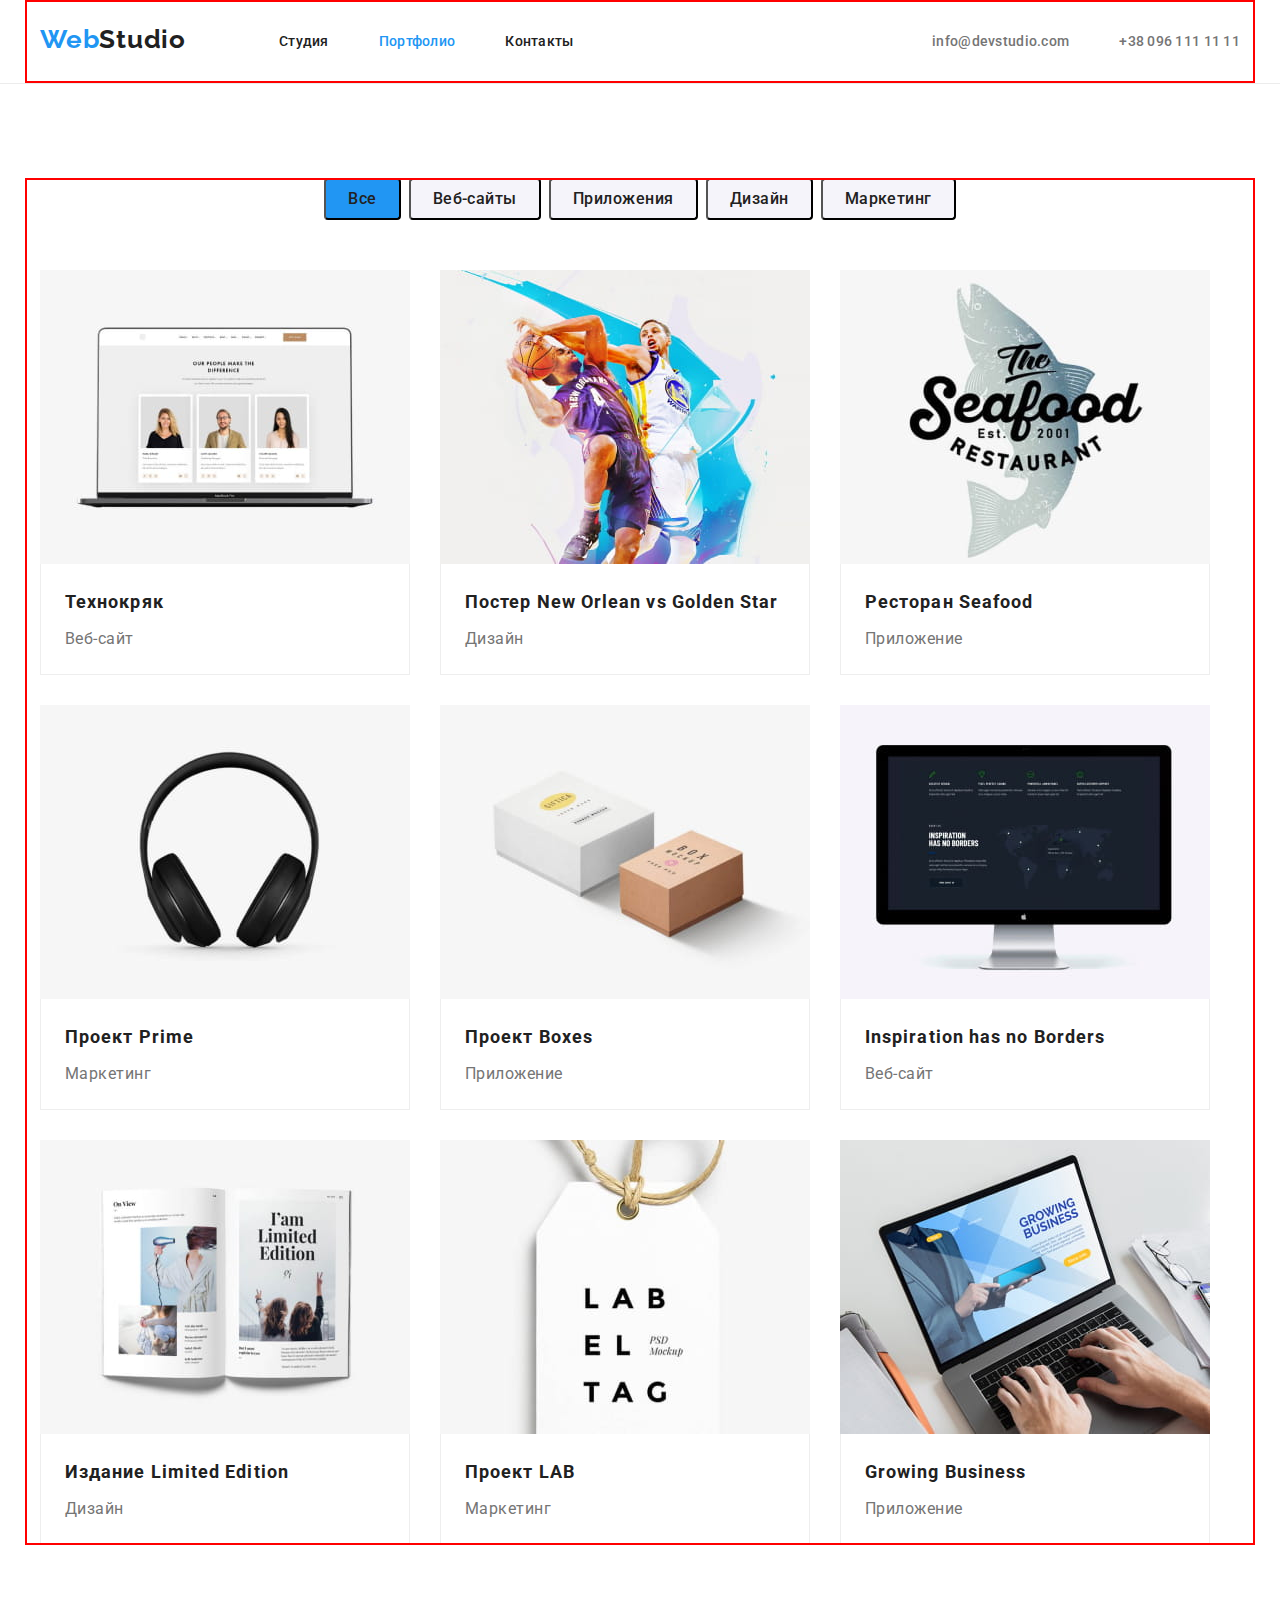
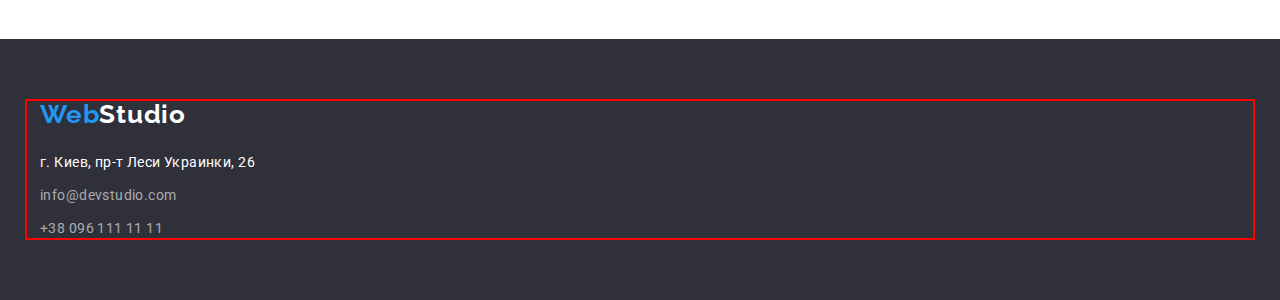
==== portfolio.html @ 6bc3763d "Initial commit" ====
<!DOCTYPE html>
<html lang="ru">
  <head>
    <meta charset="UTF-8" />
    <meta http-equiv="X-UA-Compatible" content="IE=edge" />
    <meta name="viewport" content="width=device-width, initial-scale=1.0" />
    <title>WebStudio</title>
    <!--Fonts start-->
    <link rel="preconnect" href="https://fonts.googleapis.com" />
    <link rel="preconnect" href="https://fonts.gstatic.com" crossorigin />
    <link
      href="https://fonts.googleapis.com/css2?family=Raleway:wght@700&family=Roboto:wght@400;500;700;900&display=swap"
      rel="stylesheet"
    />
    <!--Fonts end-->

    <!--Normalize  start-->
    <link
      rel="stylesheet"
      href="https://cdnjs.cloudflare.com/ajax/libs/modern-normalize/1.1.0/modern-normalize.min.css"
      integrity="sha512-wpPYUAdjBVSE4KJnH1VR1HeZfpl1ub8YT/NKx4PuQ5NmX2tKuGu6U/JRp5y+Y8XG2tV+wKQpNHVUX03MfMFn9Q=="
      crossorigin="anonymous"
      referrerpolicy="no-referrer"
    />
    <!--Normalize  end-->
    <link rel="stylesheet" href="./css/styles.css" />
  </head>
  <body>
    <!--header section-->

    <header class="header">
      <div class="conteiner header-conteiner">
        <nav class="header-nav">
          <ul class="header-list list">
            <li>
              <a class="logo link loglin" href="" lang="en"
                >Web<span class="logo-word link">Studio</span>
              </a>
            </li>
            <li class="header-item">
              <a class="header-link link" href="./index.html">Студия</a>
            </li>
            <li class="header-item">
              <a class="header-link header-link-current link" href="">Портфолио</a>
            </li>
            <li class="header-item">
              <a class="header-link link" href="">Контакты</a>
            </li>
          </ul>
        </nav>

        <ul class="header-contacts list">
          <li>
            <a class="contacts-link link conttel" href="mailto:info@devstudio.com"
              >info@devstudio.com</a
            >
          </li>
          <li><a class="contacts-link link" href="tel:+380961111111">+38 096 111 11 11</a></li>
        </ul>
      </div>
    </header>

    <!--main section-->

    <main>
      <section class="portfolio-sections">
        <div class="conteiner">
          <h1 hidden>Основні розділи сайту</h1>
          <ul class="portfolio-menu list">
            <li class="menu item">
              <button class="btn light-btn current-btn" type="button">Все</button>
            </li>
            <li class="menu item">
              <button class="btn light-btn" type="button">Веб-сайты</button>
            </li>
            <li class="menu item">
              <button class="btn light-btn" type="button">Приложения</button>
            </li>
            <li class="menu item">
              <button class="btn light-btn" type="button">Дизайн</button>
            </li>
            <li class="menu item">
              <button class="btn light-btn" type="button">Маркетинг</button>
            </li>
          </ul>

          <ul class="portfolio-content list">
            <li class="content-list">
              <a class="content-item link" href="">
                <img
                  class="portfolio-pic"
                  src="./images/projec/tehno.jpg"
                  alt="Проект 1"
                  width="370"
                />
                <div class="flex-portfolio">
                  <h2 class="portfolio-title link">Технокряк</h2>
                  <p class="portfolio-subtitle link">Веб-сайт</p>
                </div>
              </a>
            </li>

            <li class="content-list">
              <a class="content-item link" href="">
                <img
                  class="portfolio-pic"
                  src="./images/projec/poster.jpg"
                  alt="Проект 2"
                  width="370"
                />
                <div class="flex-portfolio">
                  <h2 class="portfolio-title">Постер New Orlean vs Golden Star</h2>
                  <p class="portfolio-subtitle">Дизайн</p>
                </div>
              </a>
            </li>

            <li class="content-list">
              <a class="content-item link" href="">
                <img
                  class="portfolio-pic"
                  src="./images/projec/restaurant.jpg"
                  alt="Проект 3"
                  width="370"
                />
                <div class="flex-portfolio">
                  <h2 class="portfolio-title">Ресторан Seafood</h2>
                  <p class="portfolio-subtitle">Приложение</p>
                </div>
              </a>
            </li>

            <li class="content-list">
              <a class="content-item link" href="">
                <img
                  class="portfolio-pic"
                  src="./images/projec/prime.jpg"
                  alt="Проект 4"
                  width="370"
                />
                <div class="flex-portfolio">
                  <h2 class="portfolio-title">Проект Prime</h2>
                  <p class="portfolio-subtitle">Маркетинг</p>
                </div>
              </a>
            </li>

            <li class="content-list">
              <a class="content-item link" href="">
                <img
                  class="portfolio-pic"
                  src="./images/projec/boxes.jpg"
                  alt="Проект 5"
                  width="370"
                />
                <div class="flex-portfolio">
                  <h2 class="portfolio-title">Проект Boxes</h2>
                  <p class="portfolio-subtitle">Приложение</p>
                </div>
              </a>
            </li>

            <li class="content-list">
              <a class="content-item link" href="">
                <img
                  class="portfolio-pic"
                  src="./images/projec/inspiration.jpg"
                  alt="Проект 6"
                  width="370"
                />
                <div class="flex-portfolio">
                  <h2 class="portfolio-title">Inspiration has no Borders</h2>
                  <p class="portfolio-subtitle">Веб-сайт</p>
                </div>
              </a>
            </li>

            <li class="content-list">
              <a class="content-item link" href="">
                <img
                  class="portfolio-pic"
                  src="./images/projec/edition.jpg"
                  alt="Проект 7"
                  width="370"
                />
                <div class="flex-portfolio">
                  <h2 class="portfolio-title">Издание Limited Edition</h2>
                  <p class="portfolio-subtitle">Дизайн</p>
                </div>
              </a>
            </li>

            <li class="content-list">
              <a class="content-item link" href="">
                <img
                  class="portfolio-pic"
                  src="./images/projec/lab.jpg"
                  alt="Проект 8"
                  width="370"
                />
                <div class="flex-portfolio">
                  <h2 class="portfolio-title">Проект LAB</h2>
                  <p class="portfolio-subtitle">Маркетинг</p>
                </div>
              </a>
            </li>

            <li class="content-list">
              <a class="content-item link" href="">
                <img
                  class="portfolio-pic"
                  src="./images/projec/business.jpg"
                  alt="Проект 9"
                  width="370"
                />
                <div class="flex-portfolio">
                  <h2 class="portfolio-title">Growing Business</h2>
                  <p class="portfolio-subtitle">Приложение</p>
                </div>
              </a>
            </li>
          </ul>
        </div>
      </section>
    </main>

    <!--footer section-->

    <footer class="footer">
      <div class="conteiner">
        <a class="logo link footlog" href="" lang="en"
          >Web<span class="footer-logo-word link">Studio</span>
        </a>

        <address class="footer-contacts">
          <ul class="contacts-list list">
            <li class="contacts-item">
              <a
                class="contacts-link-add link"
                href="https://goo.gl/maps/pwJf7TVeDmPE7f2x8"
                target="_blank"
                rel="noopener noreferrer"
                >г. Киев, пр-т Леси Украинки, 26</a
              >
            </li>
            <li class="contacts-item">
              <a class="footer-contacts-link link" href="mailto:info@devstudio.com"
                >info@devstudio.com</a
              >
            </li>
            <li class="contacts-item">
              <a class="footer-contacts-link link" href="tel:+380961111111">+38 096 111 11 11</a>
            </li>
          </ul>
        </address>
      </div>
    </footer>
  </body>
</html>
---- css/styles.css ----
:root {
  /* fonts */
  --main-font: 'Roboto', sans-serif;
  --secondary-font: 'Raleway', sans-serif;

  /* text color */
  --title-text-cl: #212121;
  --uppertitle-cl: #757575;

  /* bg color */
  --grey-bg-cl: #757575;
  --dark-bg-cl: #2f303a;
  --acent-cl: #2196f3;

  /* others */
  --indent: 30px;
  --items: 4;
}

/* reset styles */

a {
  text-decoration: none;
  color: currentColor;
}

h1,
h2,
h3,
h4,
p {
  list-style: none;
  margin: 0;
}
ul {
  list-style: none;
  padding: 0;
  margin: 0;
}

img {
  display: block;
}

.link {
  text-decoration: none;
  color: currentColor;
}

.list {
  list-style: none;
}
.logo {
  font-family: var(--secondary-font);
  color: #2196f3;
  font-weight: 700;
  font-size: 26px;
  line-height: calc(31 / 26);
  letter-spacing: 0.03em;
}

.logo-word {
  color: var(--title-text-cl);
}
.footer-logo-word {
  color: #ffffff;
}

/* base style */

body {
  font-family: var(--main-font);
  color: var(--title-text-cl);
  margin: 0;
}

.conteiner {
  width: 1200px;
  margin-left: auto;
  margin-right: auto;
  padding-left: 15px;
  padding-right: 15px;
  outline: 2px solid red;
  outline-offset: -2px;
}

/* header */

.header {
  border-bottom: 1px solid #ececec;
  background-color: #ffffff;
}

.header-link {
  display: block;
  padding-top: 32px;
  padding-bottom: 32px;

  font-weight: 500;
  font-size: 14px;
  line-height: calc(16 / 12);
  letter-spacing: 0.02em;
  color: var(--title-text-cl);
}

.header-link:hover,
.header-link:focus {
  color: var(--acent-cl);
}

.header-link-current {
  color: var(--acent-cl);
}

.header-conteiner {
  display: flex;
  align-items: center;
}

.header-contacts {
  display: flex;
  margin-left: auto;

  font-weight: 500;
  font-size: 14px;
  line-height: calc(16 / 14);
  letter-spacing: 0.02em;
}

.loglin {
  display: flex;
  margin-top: 24px;
}

.contacts-link {
  color: #757575;
}

.conttel {
  margin-right: 50px;
}

.contacts-link:hover,
.contacts-link:focus {
  color: var(--acent-cl);
}

.header-list {
  display: flex;
}

.header-item {
  margin-left: 93px;
}

.header-list .header-item + .header-item {
  margin-left: 50px;
}

/* btn */

.btn:hover,
.btn:focus {
  background-color: #2587d6;
}
.btn {
  font-family: 'Roboto';
  cursor: pointer;
  font-weight: 700;
  font-size: 16px;
  line-height: calc(30 / 16);
  letter-spacing: 0.06em;
  color: #ffffff;
  background: var(--acent-cl);
}
.light-btn {
  padding-top: 6px;
  padding-bottom: 6px;
  padding-left: 22px;
  padding-right: 22px;

  font-weight: 500;
  font-size: 16px;
  line-height: calc(26 / 16);
  letter-spacing: 0.03em;

  border-radius: 4px;

  color: #212121;
  background: #f5f4fa;
}
.darc-btn {
  text-align: center;
  min-width: 200px;
  height: 50px;
  left: 700px;
  top: 430px;
  padding: 10px 32px;
  box-shadow: 0px 4px 4px rgba(0, 0, 0, 0.15);
  border-radius: 4px;
}

.current-btn {
  background-color: var(--acent-cl);
}

/* hero section */

.hero-section {
  text-align: center;
  padding-top: 200px;
  padding-bottom: 200px;

  color: #ffffff;
  background-color: var(--dark-bg-cl);
}

.hero-title {
  font-weight: 900;
  font-size: 44px;
  line-height: calc(60 / 44);
  letter-spacing: 0.06em;
  text-transform: uppercase;
  margin-bottom: 30px;
}

.feature-section {
  padding-top: 94px;
  padding-bottom: 94px;
}

.feature-item-title {
  font-weight: 700;
  font-size: 14px;
  line-height: calc(16 / 14);
  letter-spacing: 0.03em;
  text-transform: uppercase;
  color: #212121;
  margin-bottom: 10px;
}

.feature-item-uppertitle {
  font-weight: 400;
  font-size: 14px;
  line-height: calc(24 / 14);
  letter-spacing: 0.03em;
  color: #757575;
}

.feature-item {
  width: 270px;
  margin-right: 30px;
}

.feature-list {
  display: flex;
}

.feature-item:last-child {
  margin-right: 0;
}

.about-list {
  display: flex;
}

.about-item {
  width: 370px;
}

.about-list .about-item + .about-item {
  margin-left: 30px;
}

.team-section {
  background-color: #f5f4fa;
  padding-top: 94px;
  padding-bottom: 94px;
}

.about-section {
  padding-bottom: 94px;
}

.team-uppertitle {
  margin-bottom: 50px;
  text-align: center;
}

.about-uppertitle {
  margin-bottom: 50px;
  text-align: center;
}

.about-uppertitle,
.team-uppertitle {
  font-weight: 700;
  font-size: 36px;
  line-height: calc(42 / 36);
  letter-spacing: 0.03em;
  color: #212121;
}

.team-name {
  margin-bottom: 8px;
  text-align: center;
  font-weight: 500;
  font-size: 16px;
  line-height: calc(19 / 16);
  letter-spacing: 0.03em;

  color: #212121;
}
.team-position {
  text-align: center;
  font-weight: 400;
  font-size: 16px;
  line-height: calc(19 / 16);
  letter-spacing: 0.03em;

  color: #757575;
}

.team-list {
  display: flex;
  margin: -15px;
}

.team-item {
  margin: 15px;
  box-shadow: 0px 1px 3px rgba(0, 0, 0, 0.12), 0px 1px 1px rgba(0, 0, 0, 0.14),
    0px 2px 1px rgba(0, 0, 0, 0.2);
  border-radius: 0px 0px 4px 4px;
}

.team-wrapper {
  padding-top: 30px;
  padding-bottom: 30px;
  padding-left: 5px;
  padding-right: 5px;
}

/* footer */

.footer {
  background-color: var(--dark-bg-cl);
  padding-top: 60px;
  padding-bottom: 60px;
}

.footlog {
  display: flex;
  margin-bottom: 20px;
}

.contacts-list {
  font-family: 'Roboto';
  font-style: normal;
  font-weight: 400;
  font-size: 14px;
  line-height: calc(24 / 14);
  letter-spacing: 0.03em;
  color: #ffffff;
}
.contacts-link-add {
  font-family: 'Roboto';
  font-style: normal;
  font-weight: 400;
  font-size: 14px;
  line-height: calc(24 / 14);
  letter-spacing: 0.03em;
}
.footer-contacts-link {
  color: rgba(255, 255, 255, 0.6);
}

.contacts-list .contacts-item + .contacts-item {
  margin-top: 9px;
}

/* Портфолио */

.portfolio-sections {
  padding-top: 94px;
  padding-bottom: 94px;
}

.portfolio-title {
  margin-bottom: 4px;
  font-weight: 700;
  font-size: 18px;
  line-height: calc(36 / 18);
  letter-spacing: 0.06em;
  color: #212121;
}

.portfolio-subtitle {
  font-weight: 400;
  font-size: 16px;
  line-height: calc(30 / 16);
  letter-spacing: 0.03em;
  color: #757575;
}

.portfolio-menu {
  margin-bottom: 50px;
  display: flex;
  justify-content: center;
  gap: 8px;
}

.content-list {
  box-sizing: border-box;
  flex-basis: calc((100% - var(--indent) * (var(--items) - 1)) / var(--items));
}

.portfolio-content {
  display: flex;
  flex-wrap: wrap;
  gap: var(--indent);
}

.flex-portfolio {
  border: 1px solid #eeeeee;
  border-top: none;
  padding: 20px 24px;
}

/* Контакты */
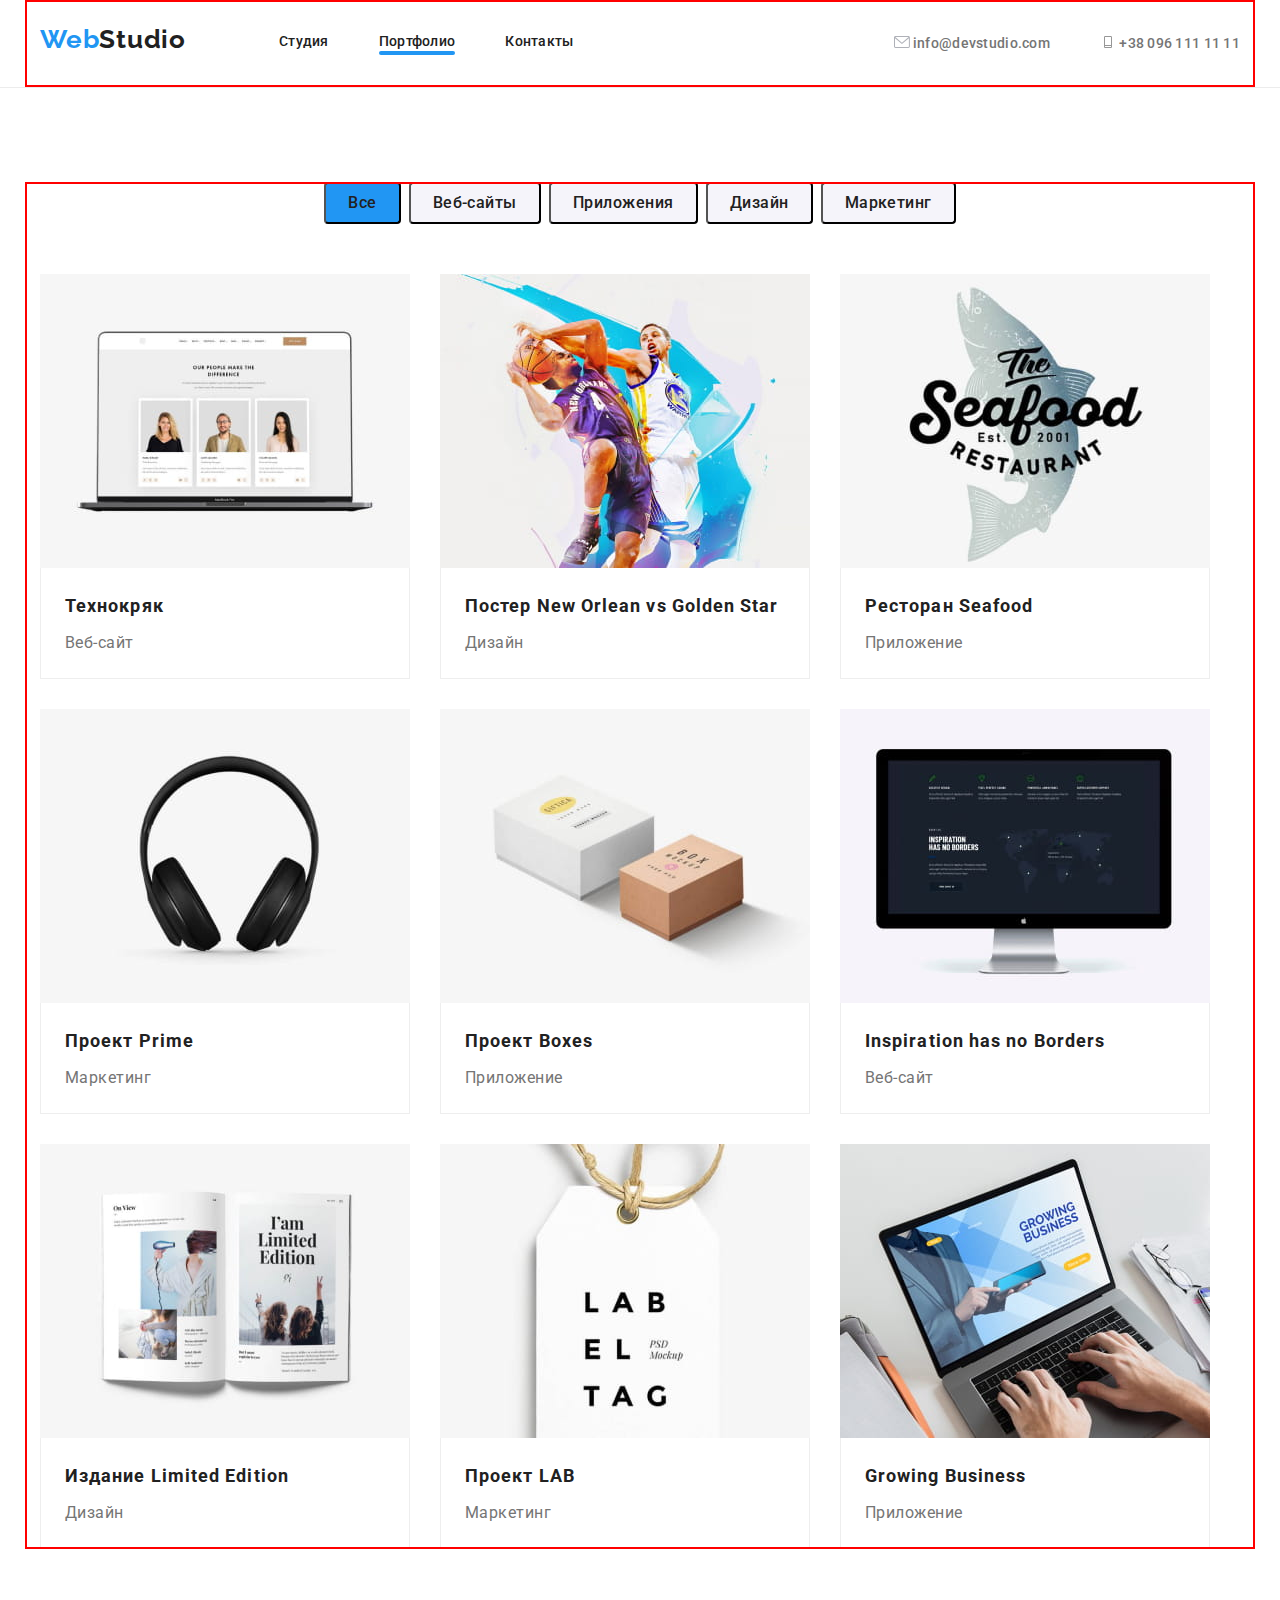
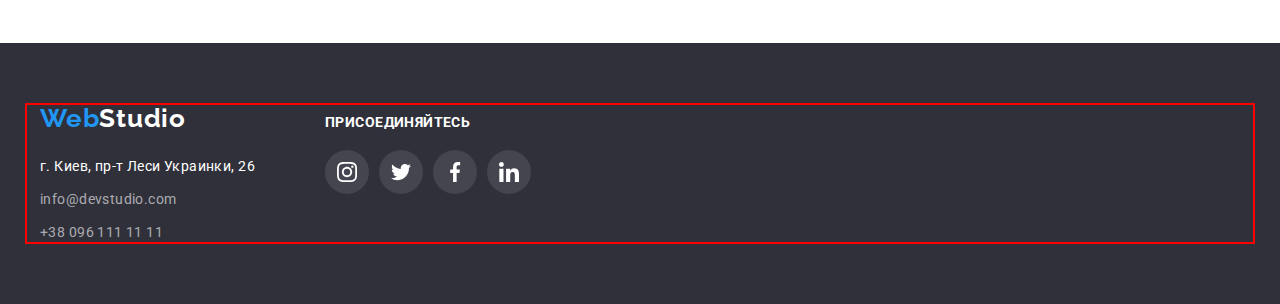
==== commit b64b6757: "4" ====
--- a/portfolio.html
+++ b/portfolio.html
@@ -51,11 +51,21 @@
 
         <ul class="header-contacts list">
           <li>
-            <a class="contacts-link link conttel" href="mailto:info@devstudio.com"
-              >info@devstudio.com</a
+            <a class="contacts-link link conttel" href="mailto:info@devstudio.com">
+              <svg class="header-icon icon-letter" width="16" height="12">
+                <use href="./images/icons.svg#icon-envelope-hover"></use>
+              </svg>
+              info@devstudio.com
+            </a>
+          </li>
+          <li>
+            <a class="contacts-link link" href="tel:+380961111111">
+              <svg class="header-icon" width="16" height="12">
+                <use href="./images/icons.svg#icon-vector"></use>
+              </svg>
+              +38 096 111 11 11</a
             >
           </li>
-          <li><a class="contacts-link link" href="tel:+380961111111">+38 096 111 11 11</a></li>
         </ul>
       </div>
     </header>
@@ -227,32 +237,88 @@
     <!--footer section-->
 
     <footer class="footer">
-      <div class="conteiner">
-        <a class="logo link footlog" href="" lang="en"
-          >Web<span class="footer-logo-word link">Studio</span>
-        </a>
-
-        <address class="footer-contacts">
-          <ul class="contacts-list list">
-            <li class="contacts-item">
+      <div class="conteiner foot-cont">
+        <div class="footer-conteiner">
+          <a class="logo link footlog" href="" lang="en"
+            >Web<span class="footer-logo-word link">Studio</span>
+          </a>
+
+          <address class="footer-contacts">
+            <ul class="contacts-list list">
+              <li class="contacts-item">
+                <a
+                  class="contacts-link-add link"
+                  href="https://goo.gl/maps/pwJf7TVeDmPE7f2x8"
+                  target="_blank"
+                  rel="noopener noreferrer"
+                  >г. Киев, пр-т Леси Украинки, 26</a
+                >
+              </li>
+              <li class="contacts-item">
+                <a class="footer-contacts-link link" href="mailto:info@devstudio.com"
+                  >info@devstudio.com</a
+                >
+              </li>
+              <li class="contacts-item">
+                <a class="footer-contacts-link link" href="tel:+380961111111">+38 096 111 11 11</a>
+              </li>
+            </ul>
+          </address>
+        </div>
+        <div class="conteiner-socials">
+          <h4 class="footer-socials">присоединяйтесь</h4>
+          <ul class="footer-socials-list">
+            <li class="footer-socials-item">
               <a
-                class="contacts-link-add link"
-                href="https://goo.gl/maps/pwJf7TVeDmPE7f2x8"
+                class="footer-socials-link link"
+                href=""
                 target="_blank"
                 rel="noopener noreferrer"
-                >г. Киев, пр-т Леси Украинки, 26</a
+                aria-label="instagram"
               >
-            </li>
-            <li class="contacts-item">
-              <a class="footer-contacts-link link" href="mailto:info@devstudio.com"
-                >info@devstudio.com</a
+                <svg class="footer-socials-icon" width="20" height="20">
+                  <use href="./images/icons.svg#icon-instagram"></use>
+                </svg>
+              </a>
+            </li>
+            <li class="footer-socials-item">
+              <a
+                class="footer-socials-link link"
+                href=""
+                target="_blank"
+                rel="noopener noreferrer"
+                aria-label="twitter"
               >
-            </li>
-            <li class="contacts-item">
-              <a class="footer-contacts-link link" href="tel:+380961111111">+38 096 111 11 11</a>
+                <svg class="footer-socials-icon" width="20" height="20">
+                  <use href="./images/icons.svg#icon-twitter"></use></svg
+              ></a>
+            </li>
+            <li class="footer-socials-item">
+              <a
+                class="footer-socials-link link"
+                href=""
+                target="_blank"
+                rel="noopener noreferrer"
+                aria-label="facebook"
+              >
+                <svg class="footer-socials-icon" width="20" height="20">
+                  <use href="./images/icons.svg#icon-facebook"></use></svg
+              ></a>
+            </li>
+            <li class="footer-socials-item">
+              <a
+                class="footer-socials-link link"
+                href=""
+                target="_blank"
+                rel="noopener noreferrer"
+                aria-label="linkedin"
+              >
+                <svg class="footer-socials-icon" width="20" height="20">
+                  <use href="./images/icons.svg#icon-linkedin"></use></svg
+              ></a>
             </li>
           </ul>
-        </address>
+        </div>
       </div>
     </footer>
   </body>
--- a/css/styles.css
+++ b/css/styles.css
@@ -108,8 +108,18 @@
   color: var(--acent-cl);
 }
 
-.header-link-current {
+.header-icon:hover,
+.header-icon:focus .header-link-current {
   color: var(--acent-cl);
+}
+
+.header-link-current::after {
+  content: ' ';
+  display: block;
+  width: 100%;
+  height: 4px;
+  border-radius: 2px;
+  background-color: var(--acent-cl);
 }
 
 .header-conteiner {
@@ -236,6 +246,7 @@
   letter-spacing: 0.03em;
   text-transform: uppercase;
   color: #212121;
+  margin-top: 30px;
   margin-bottom: 10px;
 }
 
@@ -287,13 +298,11 @@
   text-align: center;
 }
 
-.about-uppertitle {
+.about-uppertitle,
+.team-uppertitle,
+.clients-uppertitle {
   margin-bottom: 50px;
   text-align: center;
-}
-
-.about-uppertitle,
-.team-uppertitle {
   font-weight: 700;
   font-size: 36px;
   line-height: calc(42 / 36);
@@ -302,7 +311,7 @@
 }
 
 .team-name {
-  margin-bottom: 8px;
+  margin-bottom: 10px;
   text-align: center;
   font-weight: 500;
   font-size: 16px;
@@ -312,6 +321,7 @@
   color: #212121;
 }
 .team-position {
+  margin-bottom: 16px;
   text-align: center;
   font-weight: 400;
   font-size: 16px;
@@ -414,6 +424,12 @@
   flex-basis: calc((100% - var(--indent) * (var(--items) - 1)) / var(--items));
 }
 
+.content-list:hover,
+.content-list:focus {
+  box-shadow: 0px 1px 1px rgba(0, 0, 0, 0.12), 0px 4px 4px rgba(0, 0, 0, 0.06),
+    1px 4px 6px rgba(0, 0, 0, 0.16);
+}
+
 .portfolio-content {
   display: flex;
   flex-wrap: wrap;
@@ -427,3 +443,150 @@
 }
 
 /* Контакты */
+
+/* socials icons */
+
+.contacts-link {
+  align-items: center;
+}
+
+.socials-link {
+  display: flex;
+  align-items: center;
+  justify-content: center;
+
+  width: 44px;
+  height: 44px;
+  color: #afb1b8;
+  border-radius: 50%;
+}
+.socials-list {
+  display: flex;
+  align-items: center;
+  justify-content: center;
+  gap: 10px;
+}
+
+.socials-link:hover,
+.socials-link:focus {
+  color: #ffffff;
+  background-color: #2196f3;
+}
+
+.socials-icon {
+  fill: currentColor;
+}
+
+.conteiner-socials {
+  align-items: baseline;
+  display: flex;
+  justify-content: center;
+}
+
+.footer-socials {
+  margin-bottom: 20px;
+  font-weight: 700;
+  font-size: 14px;
+  line-height: calc(16 / 14);
+  letter-spacing: 0.03em;
+  text-transform: uppercase;
+  color: #ffffff;
+}
+
+.footer-socials-link {
+  display: flex;
+  align-items: center;
+  justify-content: center;
+
+  width: 44px;
+  height: 44px;
+  color: #ffffff;
+  background: rgba(255, 255, 255, 0.1);
+  border-radius: 50%;
+}
+.footer-socials-list {
+  display: flex;
+  align-items: center;
+  justify-content: center;
+  gap: 10px;
+}
+
+.footer-socials-link:hover,
+.footer-socials-link:focus {
+  color: #ffffff;
+  background-color: #2196f3;
+}
+
+.footer-socials-icon {
+  fill: currentColor;
+}
+
+.foot-cont {
+  display: flex;
+  align-items: baseline;
+  gap: 70px;
+}
+
+.conteiner-socials {
+  display: inline-block;
+  flex-wrap: wrap;
+}
+
+.clients-section {
+  padding-bottom: 94px;
+  background: #ffffff;
+}
+
+.clients-link {
+  display: flex;
+  align-items: center;
+  justify-content: center;
+  color: #afb1b8;
+  border: 1px solid #afb1b8;
+  border-radius: 4px;
+}
+.clients-list {
+  display: flex;
+  align-items: center;
+  justify-content: center;
+  gap: 30px;
+}
+
+.clients-link:hover,
+.clients-link:focus {
+  color: #ffffff;
+}
+
+.clients-icon {
+  fill: currentColor;
+}
+
+.feature-link {
+  display: flex;
+  align-items: center;
+  justify-content: center;
+  background: #f5f4fa;
+  border-radius: 4px;
+}
+
+.icon-logo-4 {
+  --color2: #afb1b8;
+}
+
+.clients-icon:hover {
+  --color3: var(--acent-cl);
+  --color2: var(--acent-cl);
+}
+
+.feature-icon:hover {
+  stroke: var(--acent-cl);
+}
+
+.icon-letter {
+  --color1: #afb1b8;
+}
+
+.header-icon:hover {
+  --color1: var(--acent-cl);
+  --color2: var(--acent-cl);
+}
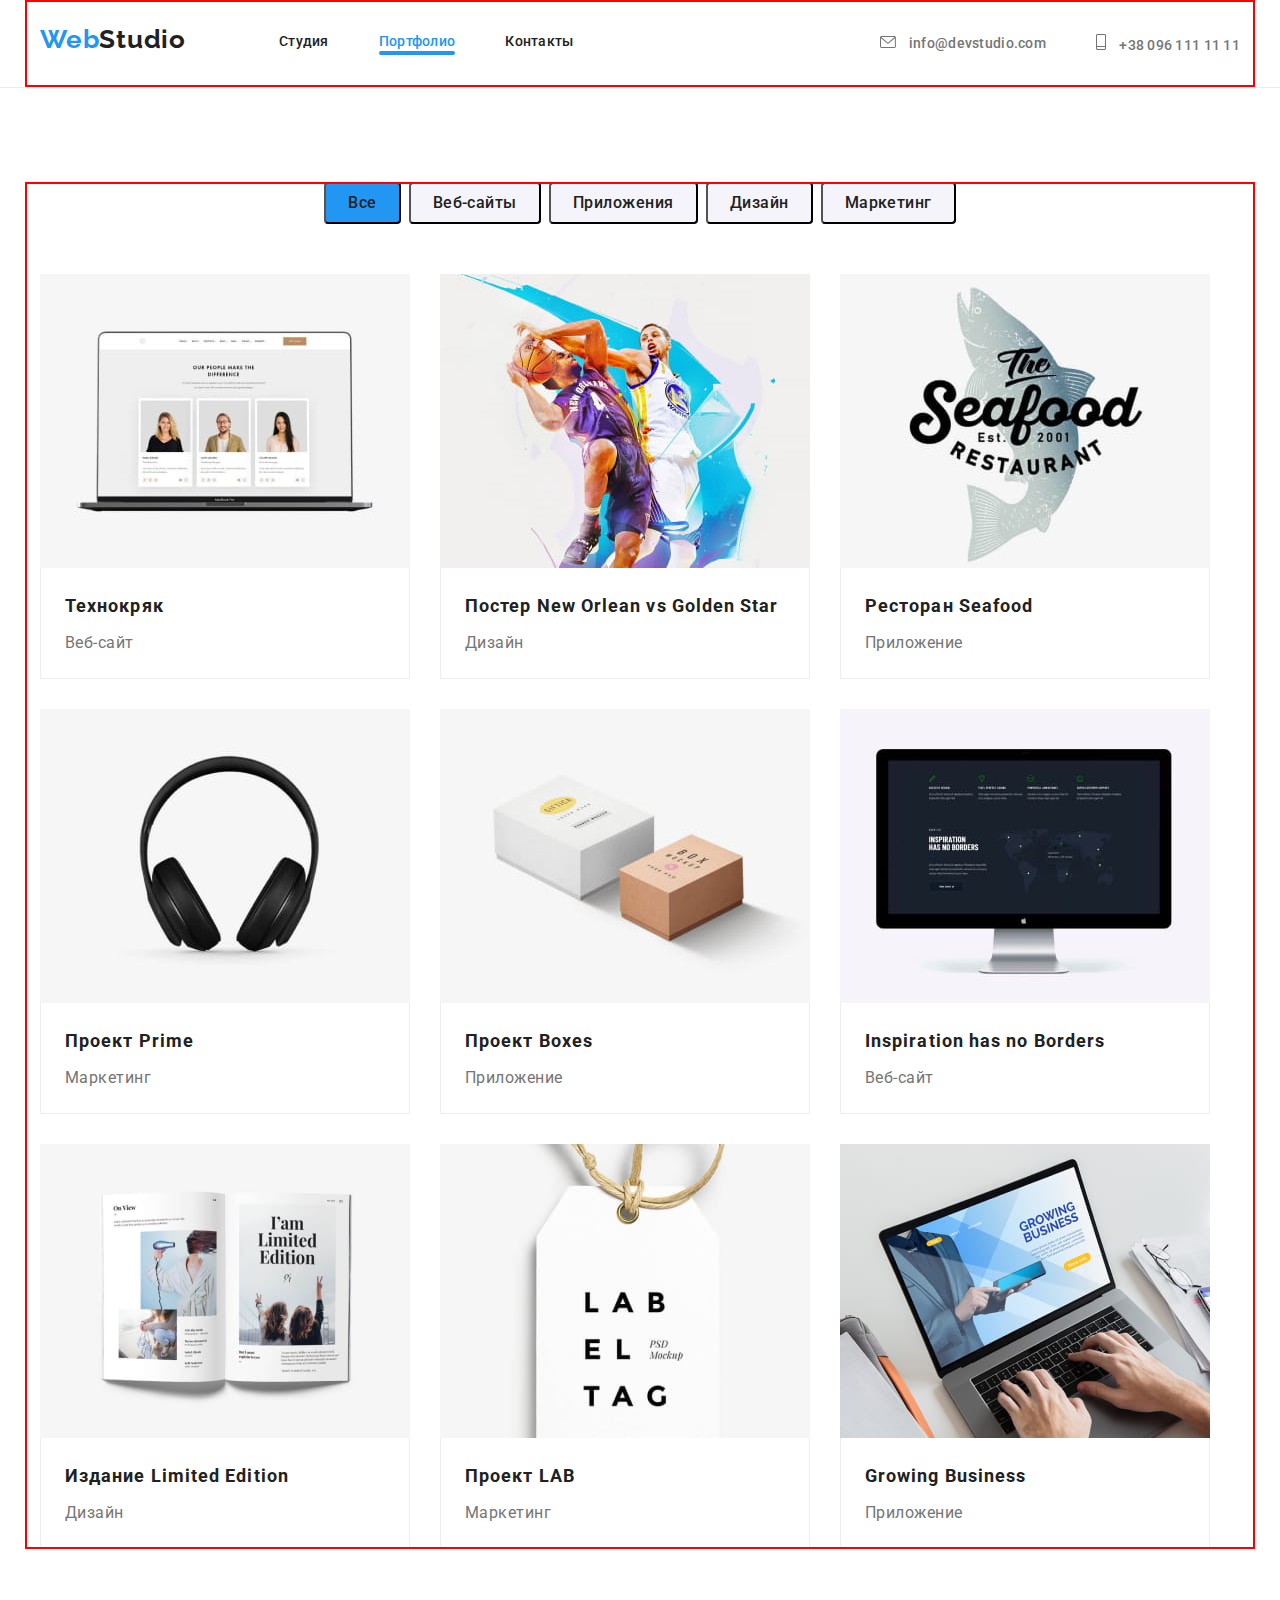
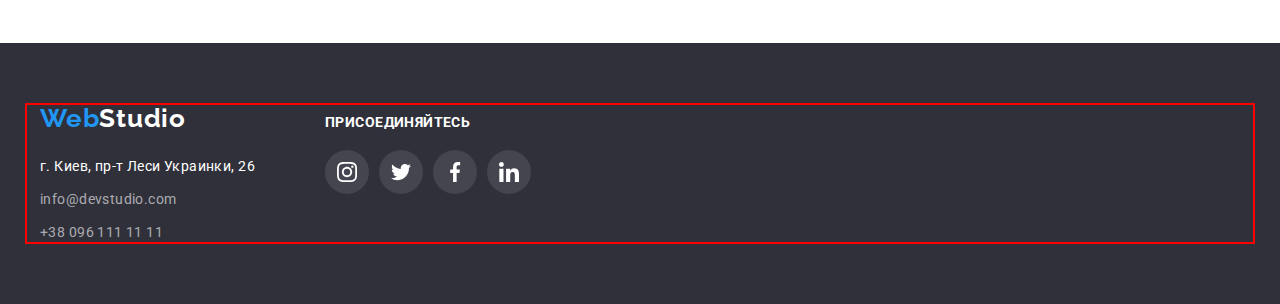
==== commit 348711f4: "new" ====
--- a/portfolio.html
+++ b/portfolio.html
@@ -52,7 +52,7 @@
         <ul class="header-contacts list">
           <li>
             <a class="contacts-link link conttel" href="mailto:info@devstudio.com">
-              <svg class="header-icon icon-letter" width="16" height="12">
+              <svg class="header-icon icon icon-letter" width="16" height="12">
                 <use href="./images/icons.svg#icon-envelope-hover"></use>
               </svg>
               info@devstudio.com
@@ -60,7 +60,7 @@
           </li>
           <li>
             <a class="contacts-link link" href="tel:+380961111111">
-              <svg class="header-icon" width="16" height="12">
+              <svg class="header-icon icon icon-tel" width="10" height="16">
                 <use href="./images/icons.svg#icon-vector"></use>
               </svg>
               +38 096 111 11 11</a
--- a/css/styles.css
+++ b/css/styles.css
@@ -108,11 +108,6 @@
   color: var(--acent-cl);
 }
 
-.header-icon:hover,
-.header-icon:focus .header-link-current {
-  color: var(--acent-cl);
-}
-
 .header-link-current::after {
   content: ' ';
   display: block;
@@ -130,7 +125,7 @@
 .header-contacts {
   display: flex;
   margin-left: auto;
-
+  align-items: center;
   font-weight: 500;
   font-size: 14px;
   line-height: calc(16 / 14);
@@ -169,10 +164,6 @@
 
 /* btn */
 
-.btn:hover,
-.btn:focus {
-  background-color: #2587d6;
-}
 .btn {
   font-family: 'Roboto';
   cursor: pointer;
@@ -214,7 +205,27 @@
   background-color: var(--acent-cl);
 }
 
+.light-btn:focus,
+.light-btn:hover {
+  color: #ffffff;
+  background-color: #2587d6;
+}
+
 /* hero section */
+
+.hero {
+  height: 600px;
+  max-width: 1600px;
+  margin-left: auto;
+  margin-right: auto;
+
+  background: #c4c4c4;
+  background-image: linear-gradient(to right, rgba(47, 48, 58, 0.4), rgba(47, 48, 58, 0.4)),
+    url(../images/hero/hero-bg.jpg);
+  background-repeat: no-repeat;
+  background-position: center;
+  background-size: cover;
+}
 
 .hero-section {
   text-align: center;
@@ -222,7 +233,6 @@
   padding-bottom: 200px;
 
   color: #ffffff;
-  background-color: var(--dark-bg-cl);
 }
 
 .hero-title {
@@ -338,6 +348,7 @@
 
 .team-item {
   margin: 15px;
+  background: #ffffff;
   box-shadow: 0px 1px 3px rgba(0, 0, 0, 0.12), 0px 1px 1px rgba(0, 0, 0, 0.14),
     0px 2px 1px rgba(0, 0, 0, 0.2);
   border-radius: 0px 0px 4px 4px;
@@ -533,6 +544,7 @@
 }
 
 .clients-section {
+  padding-top: 94px;
   padding-bottom: 94px;
   background: #ffffff;
 }
@@ -541,6 +553,8 @@
   display: flex;
   align-items: center;
   justify-content: center;
+  width: 170px;
+  height: 92px;
   color: #afb1b8;
   border: 1px solid #afb1b8;
   border-radius: 4px;
@@ -565,17 +579,19 @@
   display: flex;
   align-items: center;
   justify-content: center;
+  width: 270px;
+  height: 120px;
   background: #f5f4fa;
   border-radius: 4px;
 }
 
-.icon-logo-4 {
-  --color2: #afb1b8;
-}
-
-.clients-icon:hover {
+.clients-icon:hover,
+.clients-icon:focus,
+.clients-link:hover,
+.clients-link:focus {
   --color3: var(--acent-cl);
   --color2: var(--acent-cl);
+  border: 1px solid var(--acent-cl);
 }
 
 .feature-icon:hover {
@@ -583,10 +599,22 @@
 }
 
 .icon-letter {
-  --color1: #afb1b8;
-}
-
-.header-icon:hover {
-  --color1: var(--acent-cl);
-  --color2: var(--acent-cl);
-}
+  margin-right: 10px;
+  fill: currentColor;
+}
+
+.icon-tel {
+  margin-right: 10px;
+  fill: currentColor;
+}
+
+.icon-letter:hover,
+.icon-letter:focus,
+.header-link-current {
+  color: var(--acent-cl);
+}
+
+.contacts-link:hover,
+.contacts-link:focus {
+  color: var(--acent-cl);
+}
